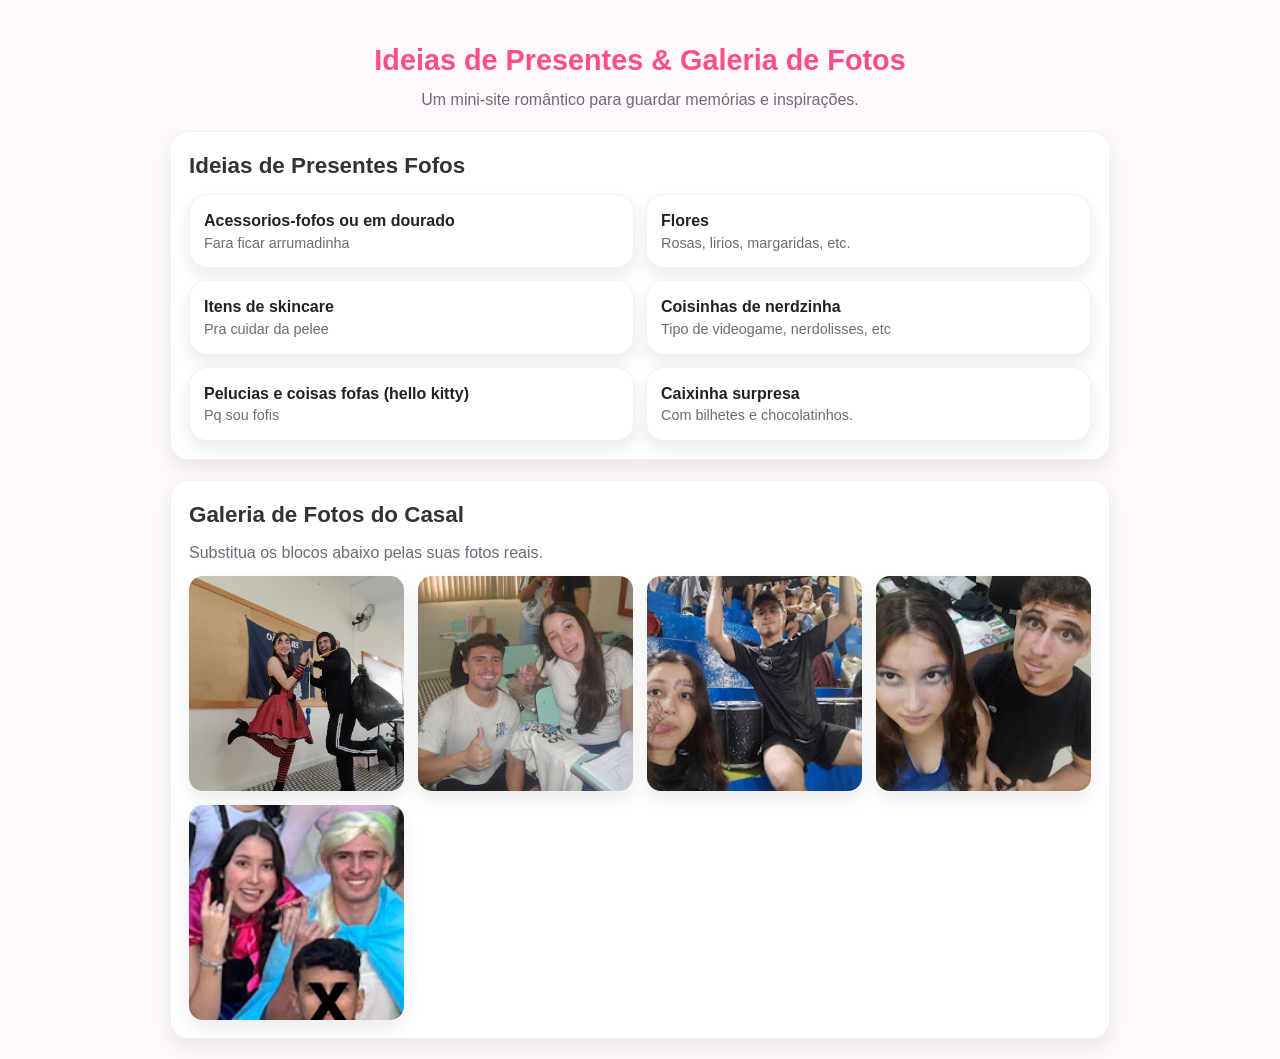
==== index.html @ f49f5998 "Update and rename sitecasal.html to index.html" ====
<!doctype html>
<html lang="pt-BR">
<head>
<meta charset="utf-8" />
<meta name="viewport" content="width=device-width, initial-scale=1" />
<title>Ideias de Presentes & Galeria de Casal</title>
<style>
*{margin:0;padding:0;box-sizing:border-box}
:root{
--bg:#fff8fc; --card:#ffffff; --accent:#ff4d8a; --muted:#6b6b7a; --radius:18px;
--shadow:0 8px 18px rgba(0,0,0,0.08);
}
body{font-family:Inter, Arial; background:var(--bg); color:#222; line-height:1.45}
.container{max-width:980px;margin:0 auto;padding:20px}


header{text-align:center;padding:20px 0}
header h1{font-size:1.8rem;color:var(--accent)}
header p{color:var(--muted);margin-top:6px}


/* Cards base */
.card{background:var(--card);padding:18px;border-radius:var(--radius);box-shadow:var(--shadow);border:1px solid rgba(0,0,0,0.05)}


/* Section titles */
h2{margin-bottom:10px;font-size:1.4rem;color:#333}


/* Ideias de presentes */
.presentes ul{margin-left:18px;color:var(--muted)}


/* Galeria */
.galeria{display:grid;grid-template-columns:1fr 1fr;gap:14px;margin-top:12px}
.foto{
width:100%;
aspect-ratio:1/1;
height:auto;
object-fit:cover;
border-radius:14px;
box-shadow:var(--shadow);
display:block;
}


@media(min-width:720px){.galeria{grid-template-columns:repeat(3,1fr)}}
@media(min-width:960px){.galeria{grid-template-columns:repeat(4,1fr)}}
</style>
</head>
<body>
  <div class="container">
    <header>
      <h1>Ideias de Presentes & Galeria de Fotos</h1>
      <p>Um mini‑site romântico para guardar memórias e inspirações.</p>
    </header>

    <section class="card presentes" id="presentes">
      <h2>Ideias de Presentes Fofos</h2>
      <div style="display:grid;grid-template-columns:1fr 1fr;gap:12px;margin-top:12px">
        <div class="card" style="padding:14px"><strong>Acessorios-fofos ou em dourado</strong><p style="color:var(--muted);font-size:0.9rem">Fara ficar arrumadinha</p></div>
        <div class="card" style="padding:14px"><strong>Flores</strong><p style="color:var(--muted);font-size:0.9rem">Rosas, lirios, margaridas, etc.</p></div>
        <div class="card" style="padding:14px"><strong>Itens de skincare</strong><p style="color:var(--muted);font-size:0.9rem">Pra cuidar da pelee</p></div>
        <div class="card" style="padding:14px"><strong>Coisinhas de nerdzinha</strong><p style="color:var(--muted);font-size:0.9rem">Tipo de videogame, nerdolisses, etc</p></div>
        <div class="card" style="padding:14px"><strong>Pelucias e coisas fofas (hello kitty)</strong><p style="color:var(--muted);font-size:0.9rem">Pq sou fofis</p></div>
        <div class="card" style="padding:14px"><strong>Caixinha surpresa</strong><p style="color:var(--muted);font-size:0.9rem">Com bilhetes e chocolatinhos.</p></div>
      </div>
    </section>

    <section class="card" style="margin-top:20px" id="galeria">
      <h2>Galeria de Fotos do Casal</h2>
      <p style="color:var(--muted);margin-bottom:10px">Substitua os blocos abaixo pelas suas fotos reais.</p>
      <div class="galeria">
        <img class="foto" src="foto1.jpg" alt="Foto do casal">
        <img class="foto" src="foto2.jpg" alt="Foto do casal">
        <img class="foto" src="foto3.jpg" alt="Foto do casal">
        <img class="foto" src="foto4.jpg" alt="Foto do casal">
        <img class="foto" src="foto5.jpg" alt="Foto do casal">
      </div>
    </section>
  </div>
</body>
</html>
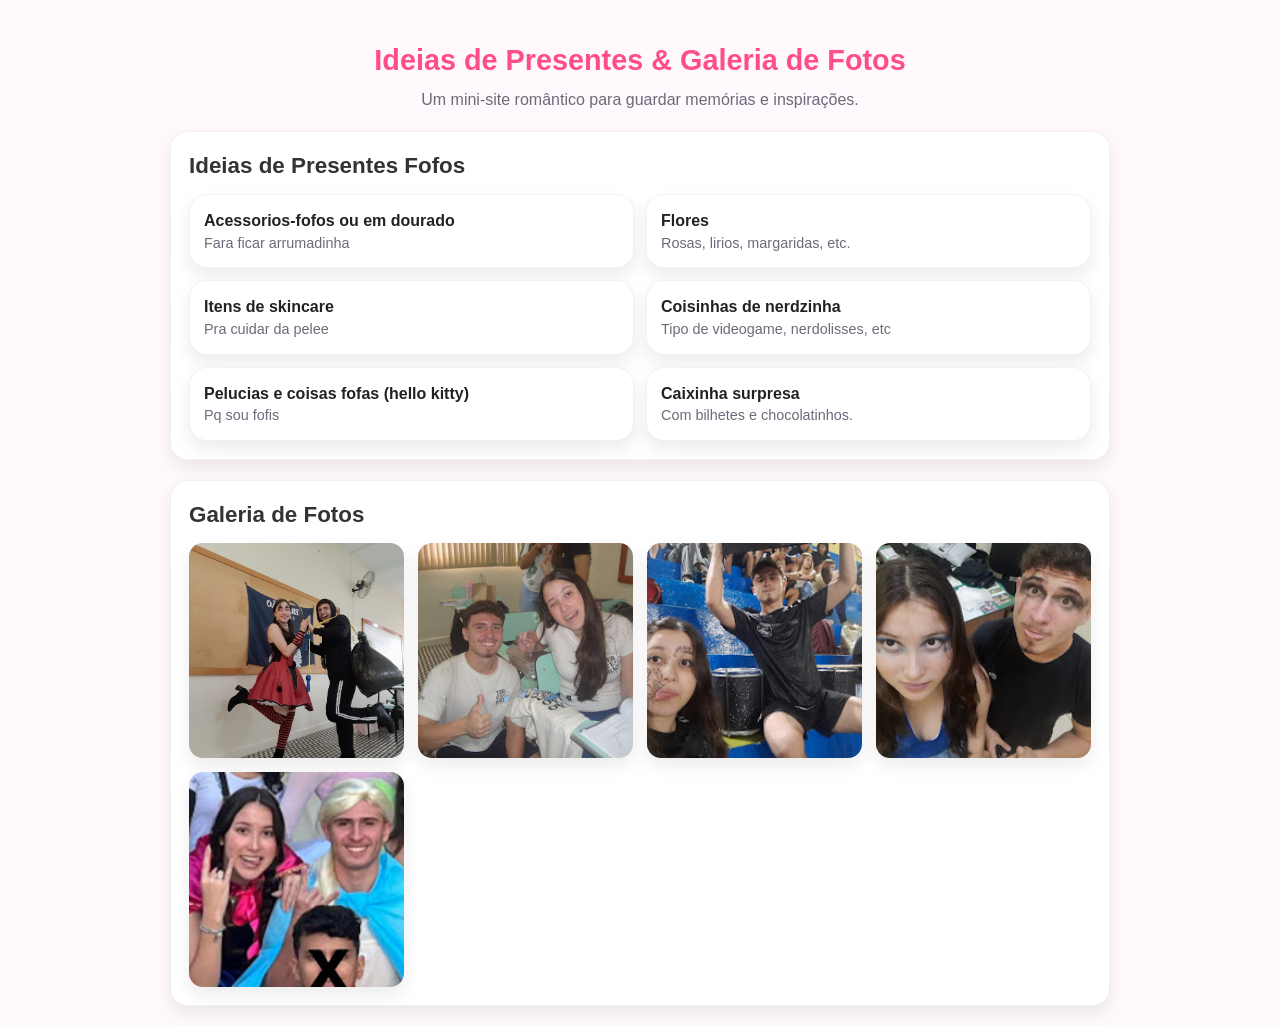
==== commit 63463798: "Update index.html" ====
--- a/index.html
+++ b/index.html
@@ -68,8 +68,7 @@
     </section>
 
     <section class="card" style="margin-top:20px" id="galeria">
-      <h2>Galeria de Fotos do Casal</h2>
-      <p style="color:var(--muted);margin-bottom:10px">Substitua os blocos abaixo pelas suas fotos reais.</p>
+      <h2>Galeria de Fotos</h2>
       <div class="galeria">
         <img class="foto" src="foto1.jpg" alt="Foto do casal">
         <img class="foto" src="foto2.jpg" alt="Foto do casal">
@@ -81,3 +80,4 @@
   </div>
 </body>
 </html>
+
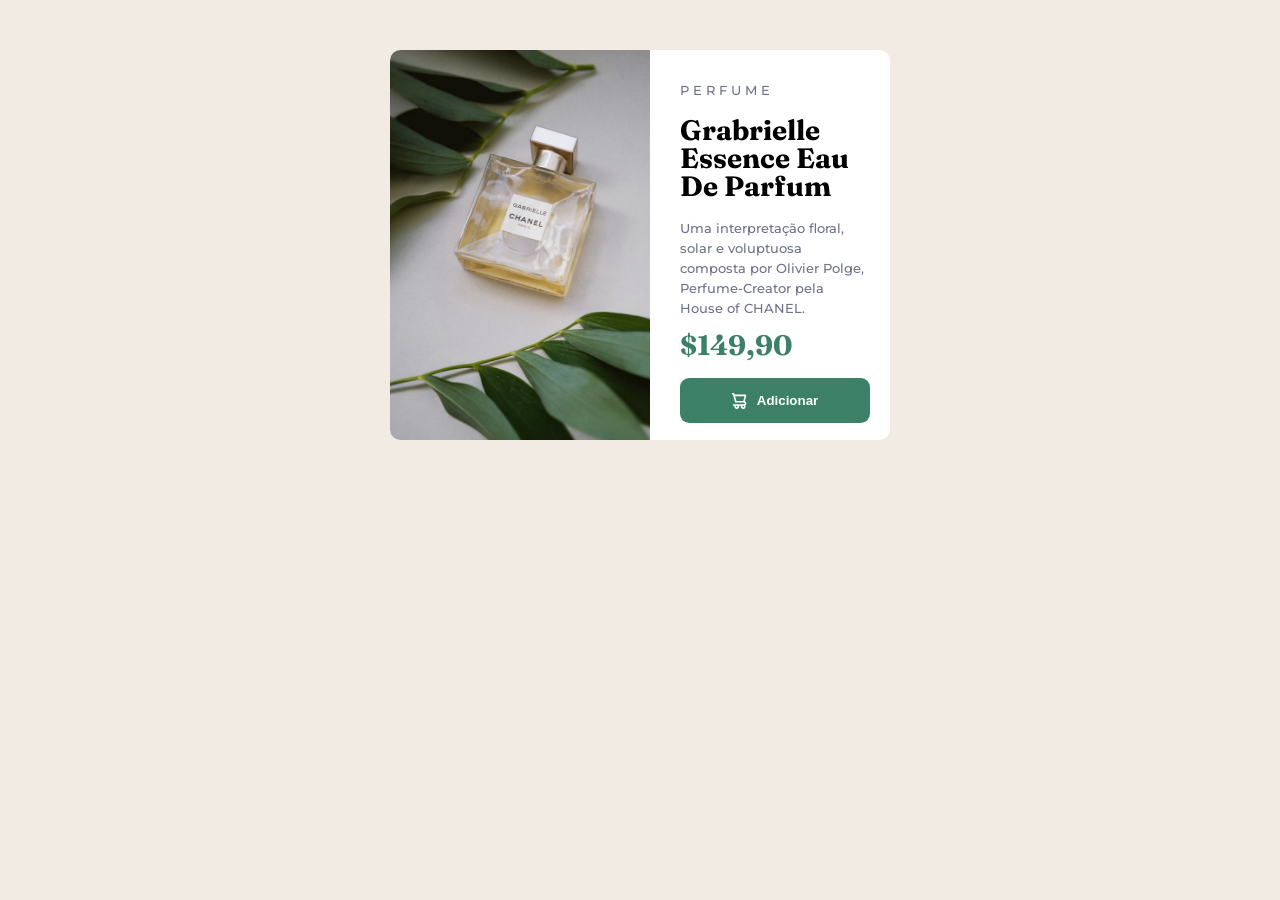
==== commit 7e671615: "Update and rename Cartaoproduto.html to index.html" ====
--- a/index.html
+++ b/index.html
@@ -1,83 +1,30 @@
-<!doctype html>
-<html lang="pt-BR">
+<!DOCTYPE html>
+<html lang="pt-br">
 <head>
-<meta charset="utf-8" />
-<meta name="viewport" content="width=device-width, initial-scale=1" />
-<title>Ideias de Presentes & Galeria de Casal</title>
-<style>
-*{margin:0;padding:0;box-sizing:border-box}
-:root{
---bg:#fff8fc; --card:#ffffff; --accent:#ff4d8a; --muted:#6b6b7a; --radius:18px;
---shadow:0 8px 18px rgba(0,0,0,0.08);
-}
-body{font-family:Inter, Arial; background:var(--bg); color:#222; line-height:1.45}
-.container{max-width:980px;margin:0 auto;padding:20px}
-
-
-header{text-align:center;padding:20px 0}
-header h1{font-size:1.8rem;color:var(--accent)}
-header p{color:var(--muted);margin-top:6px}
-
-
-/* Cards base */
-.card{background:var(--card);padding:18px;border-radius:var(--radius);box-shadow:var(--shadow);border:1px solid rgba(0,0,0,0.05)}
-
-
-/* Section titles */
-h2{margin-bottom:10px;font-size:1.4rem;color:#333}
-
-
-/* Ideias de presentes */
-.presentes ul{margin-left:18px;color:var(--muted)}
-
-
-/* Galeria */
-.galeria{display:grid;grid-template-columns:1fr 1fr;gap:14px;margin-top:12px}
-.foto{
-width:100%;
-aspect-ratio:1/1;
-height:auto;
-object-fit:cover;
-border-radius:14px;
-box-shadow:var(--shadow);
-display:block;
-}
-
-
-@media(min-width:720px){.galeria{grid-template-columns:repeat(3,1fr)}}
-@media(min-width:960px){.galeria{grid-template-columns:repeat(4,1fr)}}
-</style>
+    <meta charset="UTF-8">
+    <meta name="viewport" content="width=device-width, initial-scale=1.0">
+    <title>Cartão de pré-visualização do produto</title>
+    <link rel="preconnect" href="https://fonts.googleapis.com">
+    <link rel="preconnect" href="https://fonts.gstatic.com" crossorigin>
+    <link href="https://fonts.googleapis.com/css2?family=Montserrat:ital,wght@0,100..900;1,100..900&display=swap" rel="stylesheet">
+    <link href="https://fonts.googleapis.com/css2?family=Fraunces:ital,opsz,wght@0,9..144,100..900;1,9..144,100..900&display=swap" rel="stylesheet">
+    <link rel="stylesheet" href="Cartaoproduto.css">
 </head>
 <body>
-  <div class="container">
-    <header>
-      <h1>Ideias de Presentes & Galeria de Fotos</h1>
-      <p>Um mini‑site romântico para guardar memórias e inspirações.</p>
-    </header>
-
-    <section class="card presentes" id="presentes">
-      <h2>Ideias de Presentes Fofos</h2>
-      <div style="display:grid;grid-template-columns:1fr 1fr;gap:12px;margin-top:12px">
-        <div class="card" style="padding:14px"><strong>Acessorios-fofos ou em dourado</strong><p style="color:var(--muted);font-size:0.9rem">Fara ficar arrumadinha</p></div>
-        <div class="card" style="padding:14px"><strong>Flores</strong><p style="color:var(--muted);font-size:0.9rem">Rosas, lirios, margaridas, etc.</p></div>
-        <div class="card" style="padding:14px"><strong>Itens de skincare</strong><p style="color:var(--muted);font-size:0.9rem">Pra cuidar da pelee</p></div>
-        <div class="card" style="padding:14px"><strong>Coisinhas de nerdzinha</strong><p style="color:var(--muted);font-size:0.9rem">Tipo de videogame, nerdolisses, etc</p></div>
-        <div class="card" style="padding:14px"><strong>Pelucias e coisas fofas (hello kitty)</strong><p style="color:var(--muted);font-size:0.9rem">Pq sou fofis</p></div>
-        <div class="card" style="padding:14px"><strong>Caixinha surpresa</strong><p style="color:var(--muted);font-size:0.9rem">Com bilhetes e chocolatinhos.</p></div>
-      </div>
-    </section>
-
-    <section class="card" style="margin-top:20px" id="galeria">
-      <h2>Galeria de Fotos</h2>
-      <div class="galeria">
-        <img class="foto" src="foto1.jpg" alt="Foto do casal">
-        <img class="foto" src="foto2.jpg" alt="Foto do casal">
-        <img class="foto" src="foto3.jpg" alt="Foto do casal">
-        <img class="foto" src="foto4.jpg" alt="Foto do casal">
-        <img class="foto" src="foto5.jpg" alt="Foto do casal">
-      </div>
-    </section>
-  </div>
+    <div class="container">
+        <img class="chanel"; src="image-product-desktop.jpg">
+        <div class="texto">
+            <h4 class="perfume">P E R F U M E</h4> 
+            <h1>Grabrielle Essence Eau De Parfum</h1>
+            <p>Uma interpretação floral, solar e voluptuosa composta por Olivier Polge, Perfume-Creator pela House of CHANEL.</p>
+            <h1 style="color: hsl(158, 36%, 37%)">$149,90</h1>
+            <button>
+                <div class="carrinho">
+                    <img src="icon-cart.svg">
+                    <a style="color: white; font-weight: 550;">Adicionar</a>
+                </div>
+            </button>
+        </div>
+    </div>
 </body>
 </html>
-
--- a/Cartaoproduto.css
+++ b/Cartaoproduto.css
@@ -0,0 +1,62 @@
+body {
+    background-color: hsl(30, 38%, 92%);
+}
+.container {
+    display: flex;
+    background-color: white;
+    margin: 0 auto;
+    margin-top: 50px;
+    width: 500px;
+    border-radius: 1cap;
+}
+.chanel {
+    width: 260px;
+    border-radius: 1cap 0 0 1cap;
+}
+.texto {
+    padding-left: 30px;
+    padding-right: 20px;
+}
+h4 {
+    padding-top: 15px;
+  font-family: "Montserrat", sans-serif;
+  font-optical-sizing: auto;
+  font-weight: 500;
+  font-size: small;
+  color: hsl(228, 12%, 48%);
+}
+h1 {
+    margin-top: 0;
+    font-family: "Fraunces", serif;
+  font-optical-sizing: auto;
+  font-weight: 700;
+  font-size: 28px;
+  line-height: 28px;
+}
+p {
+    font-family: "Montserrat", sans-serif;
+  font-optical-sizing: auto;
+  font-weight: 500;
+  font-size: small;
+  color: hsl(228, 12%, 48%);
+    line-height: 20px;
+}
+button {
+    width: 190px;
+    height: 45px;
+    border: none;
+    background-color: hsl(158, 36%, 37%);
+    border-radius: 1cap;
+    transition: 0.2s;
+
+}
+.carrinho {
+   display: flex;
+   gap: 10px;
+    align-items: center;
+  justify-content: center;
+}
+
+button:hover {
+    background-color: hsl(158, 42%, 18%);
+}
